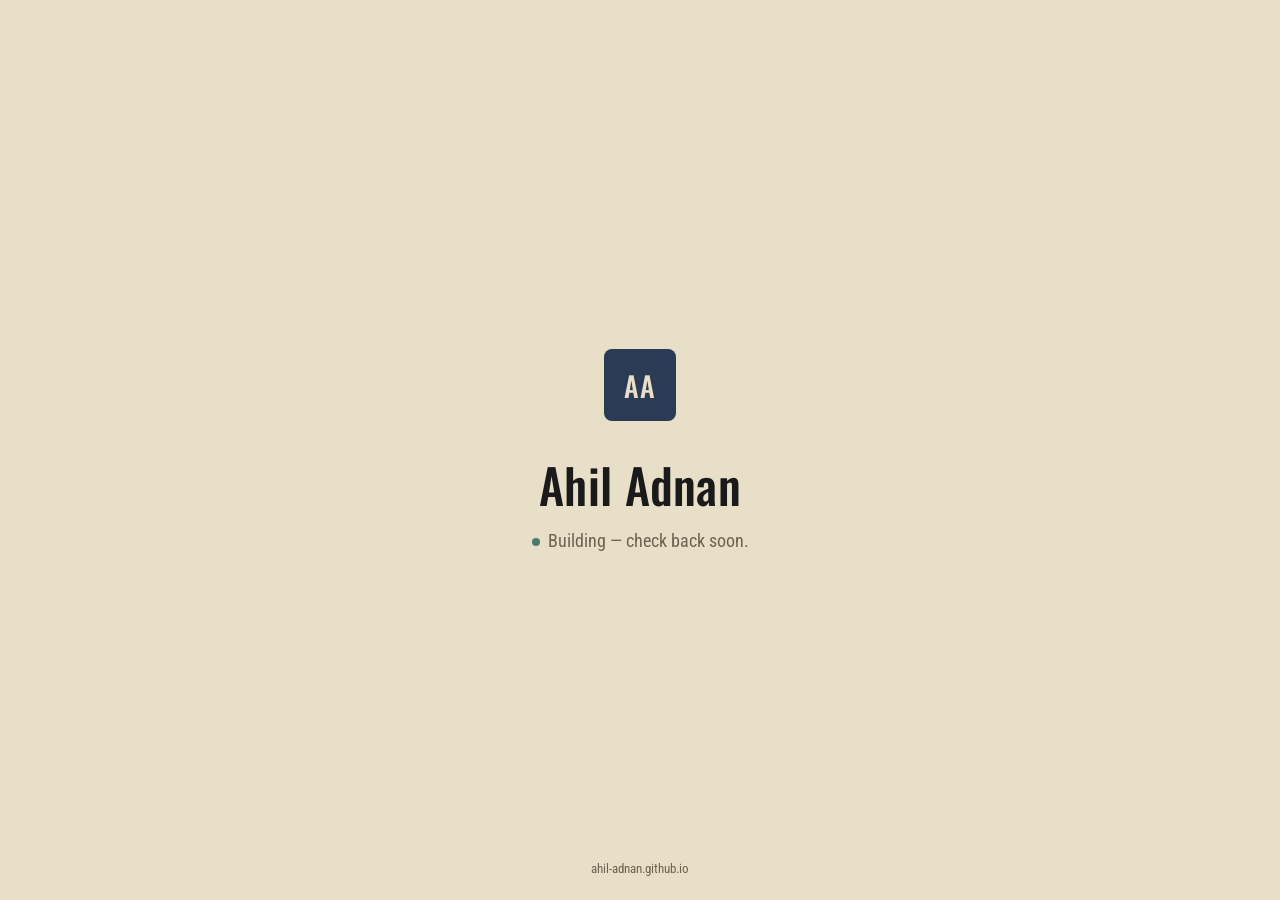
==== index.html @ 96791c30 "Add files via upload" ====
<!DOCTYPE html>
<html lang="en">
<head>
<meta charset="UTF-8">
<meta name="viewport" content="width=device-width, initial-scale=1.0">
<title>Ahil Adnan</title>
<link rel="preconnect" href="https://fonts.googleapis.com">
<link rel="preconnect" href="https://fonts.gstatic.com" crossorigin>
<link href="https://fonts.googleapis.com/css2?family=Oswald:wght@400;500&family=Roboto+Condensed:wght@400;500&display=swap" rel="stylesheet">
<style>
  :root {
    --navy: #2B3A55;
    --text: #1A1A1A;
    --cream: #E8DFC9;
    --teal: #4C7A72;
    --muted: #6B6350;
  }

  * { box-sizing: border-box; margin: 0; padding: 0; }

  body {
    background: var(--cream);
    color: var(--text);
    font-family: 'Roboto Condensed', sans-serif;
    min-height: 100vh;
    display: flex;
    flex-direction: column;
    align-items: center;
    justify-content: center;
    padding: 24px;
  }

  .monogram {
    width: 72px;
    height: 72px;
    border-radius: 8px;
    background: var(--navy);
    display: flex;
    align-items: center;
    justify-content: center;
    margin-bottom: 28px;
  }

  .monogram span {
    font-family: 'Oswald', sans-serif;
    font-weight: 500;
    font-size: 28px;
    color: var(--cream);
    letter-spacing: 1px;
  }

  h1 {
    font-family: 'Oswald', sans-serif;
    font-weight: 500;
    font-size: clamp(32px, 6vw, 48px);
    letter-spacing: 0.3px;
    margin-bottom: 10px;
    text-align: center;
  }

  p.status {
    font-size: 18px;
    color: var(--muted);
    text-align: center;
  }

  p.status .dot {
    display: inline-block;
    width: 8px;
    height: 8px;
    border-radius: 50%;
    background: var(--teal);
    margin-right: 8px;
    vertical-align: middle;
  }

  footer {
    position: absolute;
    bottom: 24px;
    font-size: 13px;
    color: var(--muted);
  }
</style>
</head>
<body>

  <div class="monogram"><span>AA</span></div>
  <h1>Ahil Adnan</h1>
  <p class="status"><span class="dot"></span>Building — check back soon.</p>

  <footer>ahil-adnan.github.io</footer>

</body>
</html>
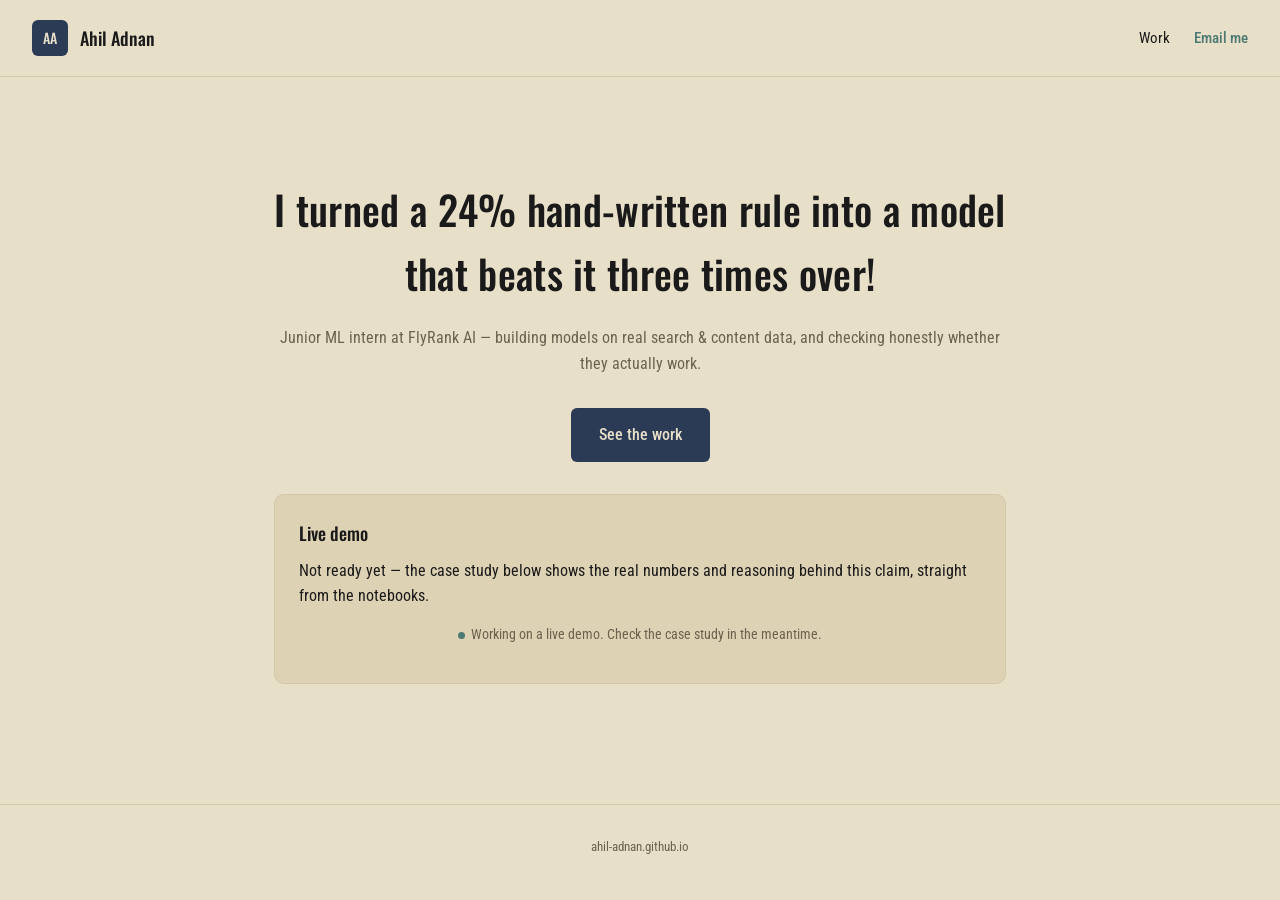
==== commit d845188d: "Add files via upload" ====
--- a/index.html
+++ b/index.html
@@ -3,92 +3,43 @@
 <head>
 <meta charset="UTF-8">
 <meta name="viewport" content="width=device-width, initial-scale=1.0">
-<title>Ahil Adnan</title>
+<title>Ahil Adnan — ML Portfolio</title>
 <link rel="preconnect" href="https://fonts.googleapis.com">
 <link rel="preconnect" href="https://fonts.gstatic.com" crossorigin>
 <link href="https://fonts.googleapis.com/css2?family=Oswald:wght@400;500&family=Roboto+Condensed:wght@400;500&display=swap" rel="stylesheet">
-<style>
-  :root {
-    --navy: #2B3A55;
-    --text: #1A1A1A;
-    --cream: #E8DFC9;
-    --teal: #4C7A72;
-    --muted: #6B6350;
-  }
-
-  * { box-sizing: border-box; margin: 0; padding: 0; }
-
-  body {
-    background: var(--cream);
-    color: var(--text);
-    font-family: 'Roboto Condensed', sans-serif;
-    min-height: 100vh;
-    display: flex;
-    flex-direction: column;
-    align-items: center;
-    justify-content: center;
-    padding: 24px;
-  }
-
-  .monogram {
-    width: 72px;
-    height: 72px;
-    border-radius: 8px;
-    background: var(--navy);
-    display: flex;
-    align-items: center;
-    justify-content: center;
-    margin-bottom: 28px;
-  }
-
-  .monogram span {
-    font-family: 'Oswald', sans-serif;
-    font-weight: 500;
-    font-size: 28px;
-    color: var(--cream);
-    letter-spacing: 1px;
-  }
-
-  h1 {
-    font-family: 'Oswald', sans-serif;
-    font-weight: 500;
-    font-size: clamp(32px, 6vw, 48px);
-    letter-spacing: 0.3px;
-    margin-bottom: 10px;
-    text-align: center;
-  }
-
-  p.status {
-    font-size: 18px;
-    color: var(--muted);
-    text-align: center;
-  }
-
-  p.status .dot {
-    display: inline-block;
-    width: 8px;
-    height: 8px;
-    border-radius: 50%;
-    background: var(--teal);
-    margin-right: 8px;
-    vertical-align: middle;
-  }
-
-  footer {
-    position: absolute;
-    bottom: 24px;
-    font-size: 13px;
-    color: var(--muted);
-  }
-</style>
+<link rel="stylesheet" href="style.css">
 </head>
 <body>
 
-  <div class="monogram"><span>AA</span></div>
-  <h1>Ahil Adnan</h1>
-  <p class="status"><span class="dot"></span>Building — check back soon.</p>
+<nav>
+  <a href="index.html" class="brand">
+    <div class="monogram"><span>AA</span></div>
+    <span class="brand-name">Ahil Adnan</span>
+  </a>
+  <div class="links">
+    <a href="work.html">Work</a>
+    <a href="mailto:ahiladnanabc2007@gmail.com" class="email-link">Email me</a>
+  </div>
+</nav>
 
-  <footer>ahil-adnan.github.io</footer>
+<main>
+  <h1 class="claim">I turned a 24% hand-written rule into a model that beats it three times over!</h1>
+  <p class="subtext">Junior ML intern at FlyRank AI — building models on real search &amp; content data, and checking honestly whether they actually work.</p>
+
+  <div class="cta-center">
+    <a href="work.html" class="cta">See the work</a>
+  </div>
+
+  <div class="card">
+    <h3 style="margin-top:0;">Live demo</h3>
+    <p>Not ready yet — the case study below shows the real numbers and reasoning behind this claim, straight from the notebooks.</p>
+    <p class="status-note"><span class="dot"></span>Working on a live demo. Check the case study in the meantime.</p>
+  </div>
+</main>
+
+<footer>
+  ahil-adnan.github.io
+</footer>
 
 </body>
 </html>
--- a/style.css
+++ b/style.css
@@ -0,0 +1,215 @@
+:root {
+  --navy: #2B3A55;
+  --text: #1A1A1A;
+  --cream: #E8DFC9;
+  --card: #DDD2B4;
+  --border: #D2C7A8;
+  --teal: #4C7A72;
+  --muted: #6B6350;
+}
+
+* { box-sizing: border-box; margin: 0; padding: 0; }
+
+body {
+  background: var(--cream);
+  color: var(--text);
+  font-family: 'Roboto Condensed', sans-serif;
+  line-height: 1.6;
+}
+
+nav {
+  display: flex;
+  justify-content: space-between;
+  align-items: center;
+  padding: 20px 32px;
+  border-bottom: 1px solid var(--border);
+}
+
+nav .brand {
+  display: flex;
+  align-items: center;
+  gap: 12px;
+  text-decoration: none;
+  color: var(--text);
+}
+
+nav .monogram {
+  width: 36px;
+  height: 36px;
+  border-radius: 6px;
+  background: var(--navy);
+  display: flex;
+  align-items: center;
+  justify-content: center;
+}
+
+nav .monogram span {
+  font-family: 'Oswald', sans-serif;
+  font-weight: 500;
+  font-size: 14px;
+  color: var(--cream);
+}
+
+nav .brand-name {
+  font-family: 'Oswald', sans-serif;
+  font-weight: 500;
+  font-size: 18px;
+}
+
+nav .links {
+  display: flex;
+  gap: 24px;
+  align-items: center;
+  font-size: 15px;
+}
+
+nav .links a {
+  color: var(--text);
+  text-decoration: none;
+}
+
+nav .links a:hover {
+  color: var(--teal);
+}
+
+nav .links .email-link {
+  color: var(--teal);
+  font-weight: 500;
+}
+
+main {
+  max-width: 780px;
+  margin: 0 auto;
+  padding: 60px 24px 100px;
+}
+
+h1 {
+  font-family: 'Oswald', sans-serif;
+  font-weight: 500;
+  letter-spacing: 0.3px;
+}
+
+h2 {
+  font-family: 'Oswald', sans-serif;
+  font-weight: 500;
+  color: var(--navy);
+  margin: 48px 0 16px;
+  letter-spacing: 0.2px;
+}
+
+h3 {
+  font-family: 'Oswald', sans-serif;
+  font-weight: 500;
+  font-size: 18px;
+  margin: 28px 0 10px;
+}
+
+p {
+  margin-bottom: 14px;
+}
+
+.claim {
+  font-size: clamp(28px, 5vw, 40px);
+  text-align: center;
+  margin: 40px 0 20px;
+}
+
+.subtext {
+  text-align: center;
+  color: var(--muted);
+  font-size: 16px;
+  margin-bottom: 32px;
+}
+
+.cta {
+  display: inline-block;
+  background: var(--navy);
+  color: var(--cream);
+  font-family: 'Roboto Condensed', sans-serif;
+  font-weight: 500;
+  text-decoration: none;
+  padding: 14px 28px;
+  border-radius: 6px;
+  font-size: 16px;
+}
+
+.cta:hover {
+  background: #35476b;
+}
+
+.cta-center {
+  text-align: center;
+  margin: 32px 0;
+}
+
+.card {
+  background: var(--card);
+  border: 1px solid var(--border);
+  border-radius: 10px;
+  padding: 24px;
+  margin: 20px 0;
+}
+
+.status-note {
+  text-align: center;
+  color: var(--muted);
+  font-size: 14px;
+  margin-top: 8px;
+}
+
+.status-note .dot {
+  display: inline-block;
+  width: 7px;
+  height: 7px;
+  border-radius: 50%;
+  background: var(--teal);
+  margin-right: 6px;
+}
+
+img {
+  max-width: 100%;
+  border-radius: 8px;
+  border: 1px solid var(--border);
+  display: block;
+  margin: 16px 0;
+}
+
+.img-caption {
+  font-size: 13px;
+  color: var(--muted);
+  font-style: italic;
+  margin-top: -8px;
+  margin-bottom: 20px;
+}
+
+.icons-row img {
+  border: none;
+}
+
+.bio-row {
+  display: flex;
+  gap: 24px;
+  align-items: flex-start;
+  flex-wrap: wrap;
+}
+
+.bio-row img {
+  width: 140px;
+  height: 140px;
+  object-fit: cover;
+  border-radius: 8px;
+  flex-shrink: 0;
+}
+
+.bio-text {
+  flex: 1;
+  min-width: 240px;
+}
+
+footer {
+  text-align: center;
+  padding: 32px 24px;
+  color: var(--muted);
+  font-size: 13px;
+  border-top: 1px solid var(--border);
+}
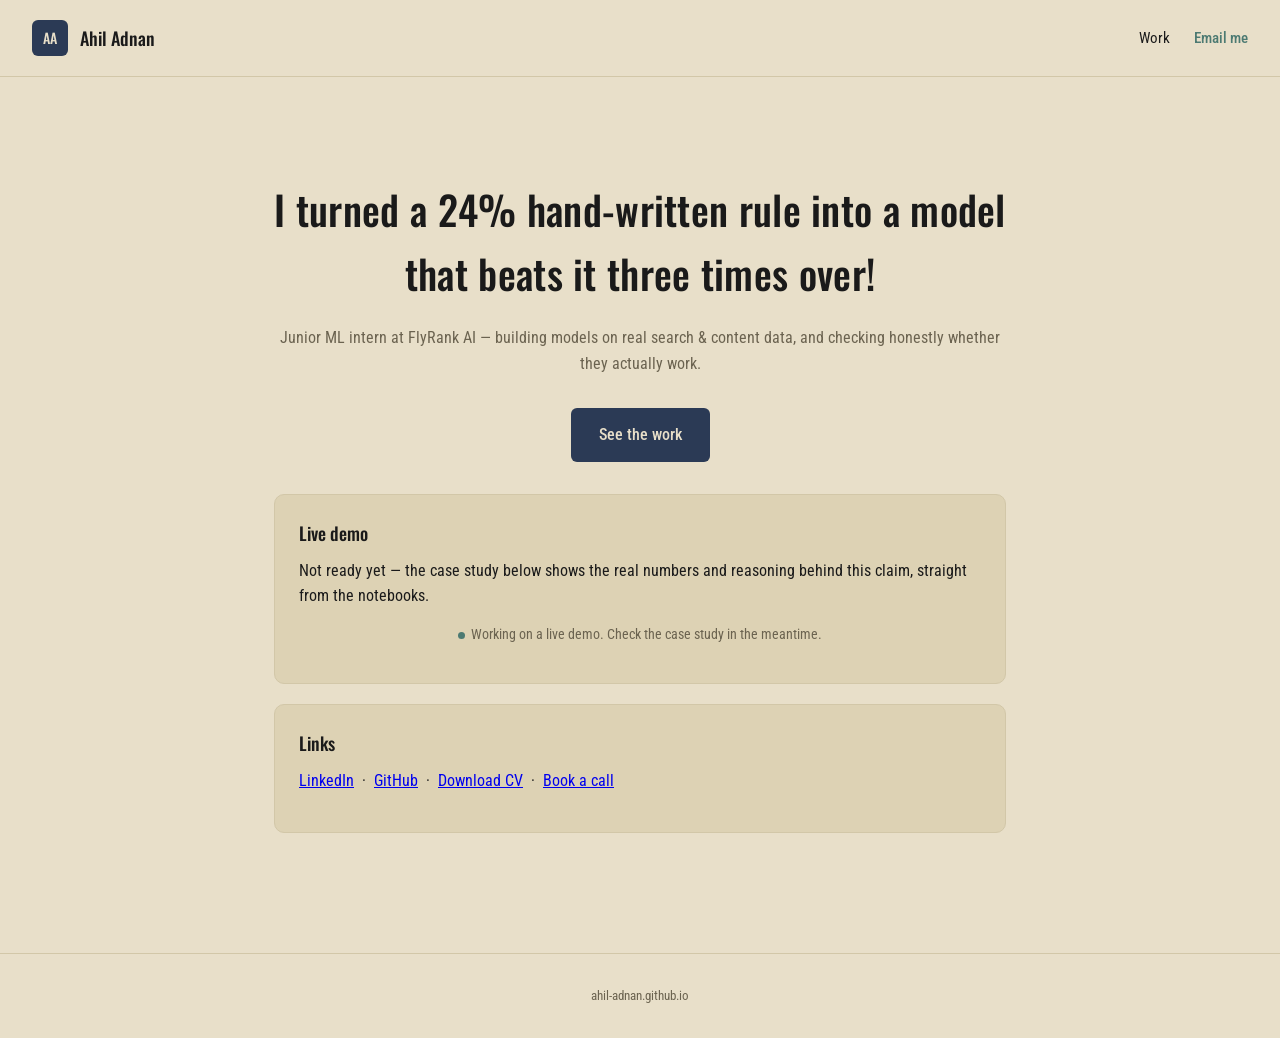
==== commit 0667a00b: "Update index.html" ====
--- a/index.html
+++ b/index.html
@@ -10,7 +10,7 @@
 <link rel="stylesheet" href="style.css">
 </head>
 <body>
-
+ 
 <nav>
   <a href="index.html" class="brand">
     <div class="monogram"><span>AA</span></div>
@@ -21,25 +21,38 @@
     <a href="mailto:ahiladnanabc2007@gmail.com" class="email-link">Email me</a>
   </div>
 </nav>
-
+ 
 <main>
   <h1 class="claim">I turned a 24% hand-written rule into a model that beats it three times over!</h1>
   <p class="subtext">Junior ML intern at FlyRank AI — building models on real search &amp; content data, and checking honestly whether they actually work.</p>
-
+ 
   <div class="cta-center">
     <a href="work.html" class="cta">See the work</a>
   </div>
-
+ 
   <div class="card">
     <h3 style="margin-top:0;">Live demo</h3>
     <p>Not ready yet — the case study below shows the real numbers and reasoning behind this claim, straight from the notebooks.</p>
     <p class="status-note"><span class="dot"></span>Working on a live demo. Check the case study in the meantime.</p>
   </div>
+ 
+  <div class="card">
+    <h3 style="margin-top:0;">Links</h3>
+    <p>
+      <a href="https://www.linkedin.com/in/ahil-adnan-0012a0317/" target="_blank" rel="noopener">LinkedIn</a>
+      &nbsp;·&nbsp;
+      <a href="https://github.com/Ahil-Adnan" target="_blank" rel="noopener">GitHub</a>
+      &nbsp;·&nbsp;
+      <a href="assets/Ahil_Adnan_CV.pdf" target="_blank" rel="noopener">Download CV</a>
+      &nbsp;·&nbsp;
+      <a href="https://calendly.com/ahiladnanabc2007" target="_blank" rel="noopener">Book a call</a>
+    </p>
+  </div>
 </main>
-
+ 
 <footer>
   ahil-adnan.github.io
 </footer>
-
+ 
 </body>
 </html>
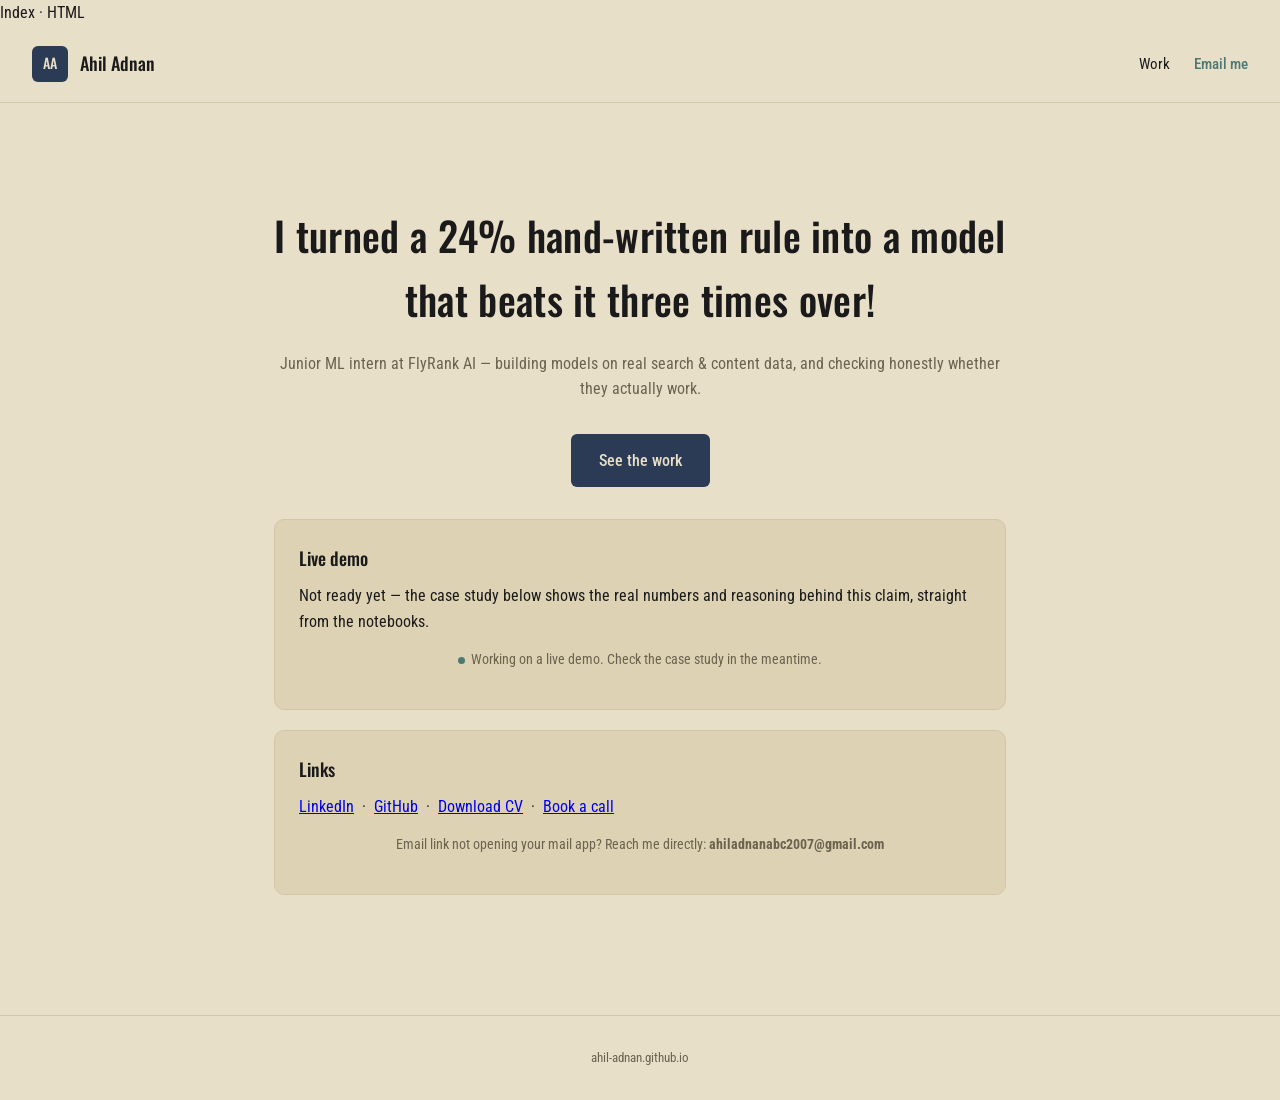
==== commit 6ef45ed6: "Update index.html" ====
--- a/index.html
+++ b/index.html
@@ -1,3 +1,5 @@
+
+Index · HTML
 <!DOCTYPE html>
 <html lang="en">
 <head>
@@ -47,6 +49,7 @@
       &nbsp;·&nbsp;
       <a href="https://calendly.com/ahiladnanabc2007" target="_blank" rel="noopener">Book a call</a>
     </p>
+    <p class="status-note">Email link not opening your mail app? Reach me directly: <strong>ahiladnanabc2007@gmail.com</strong></p>
   </div>
 </main>
  
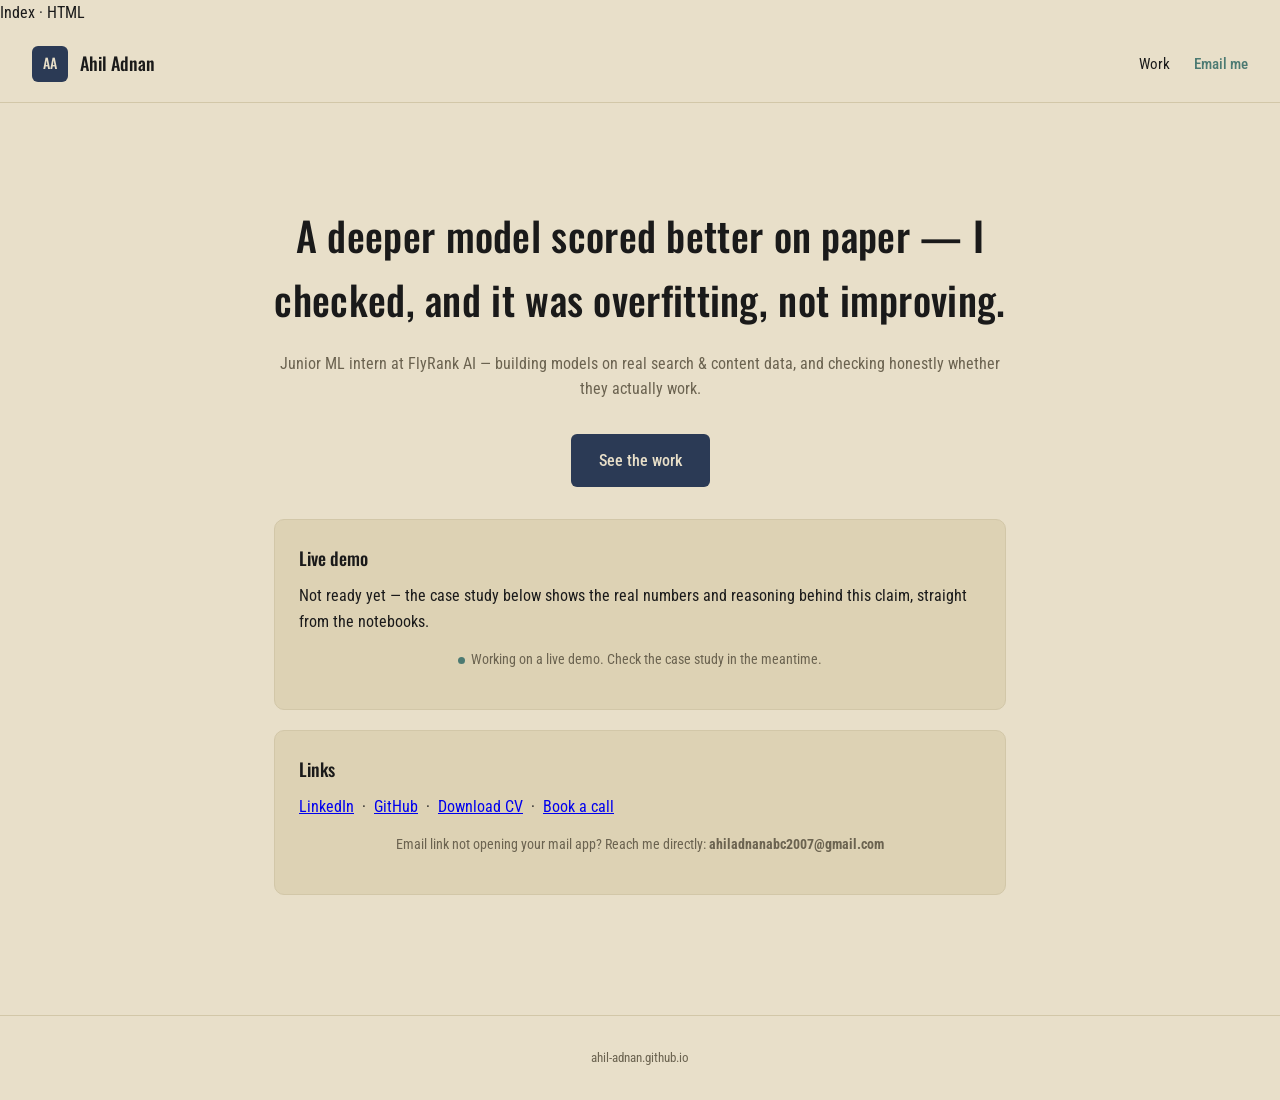
==== commit 59d9525f: "Update index.html" ====
--- a/index.html
+++ b/index.html
@@ -1,4 +1,3 @@
-
 Index · HTML
 <!DOCTYPE html>
 <html lang="en">
@@ -25,7 +24,7 @@
 </nav>
  
 <main>
-  <h1 class="claim">I turned a 24% hand-written rule into a model that beats it three times over!</h1>
+  <h1 class="claim">A deeper model scored better on paper — I checked, and it was overfitting, not improving.</h1>
   <p class="subtext">Junior ML intern at FlyRank AI — building models on real search &amp; content data, and checking honestly whether they actually work.</p>
  
   <div class="cta-center">
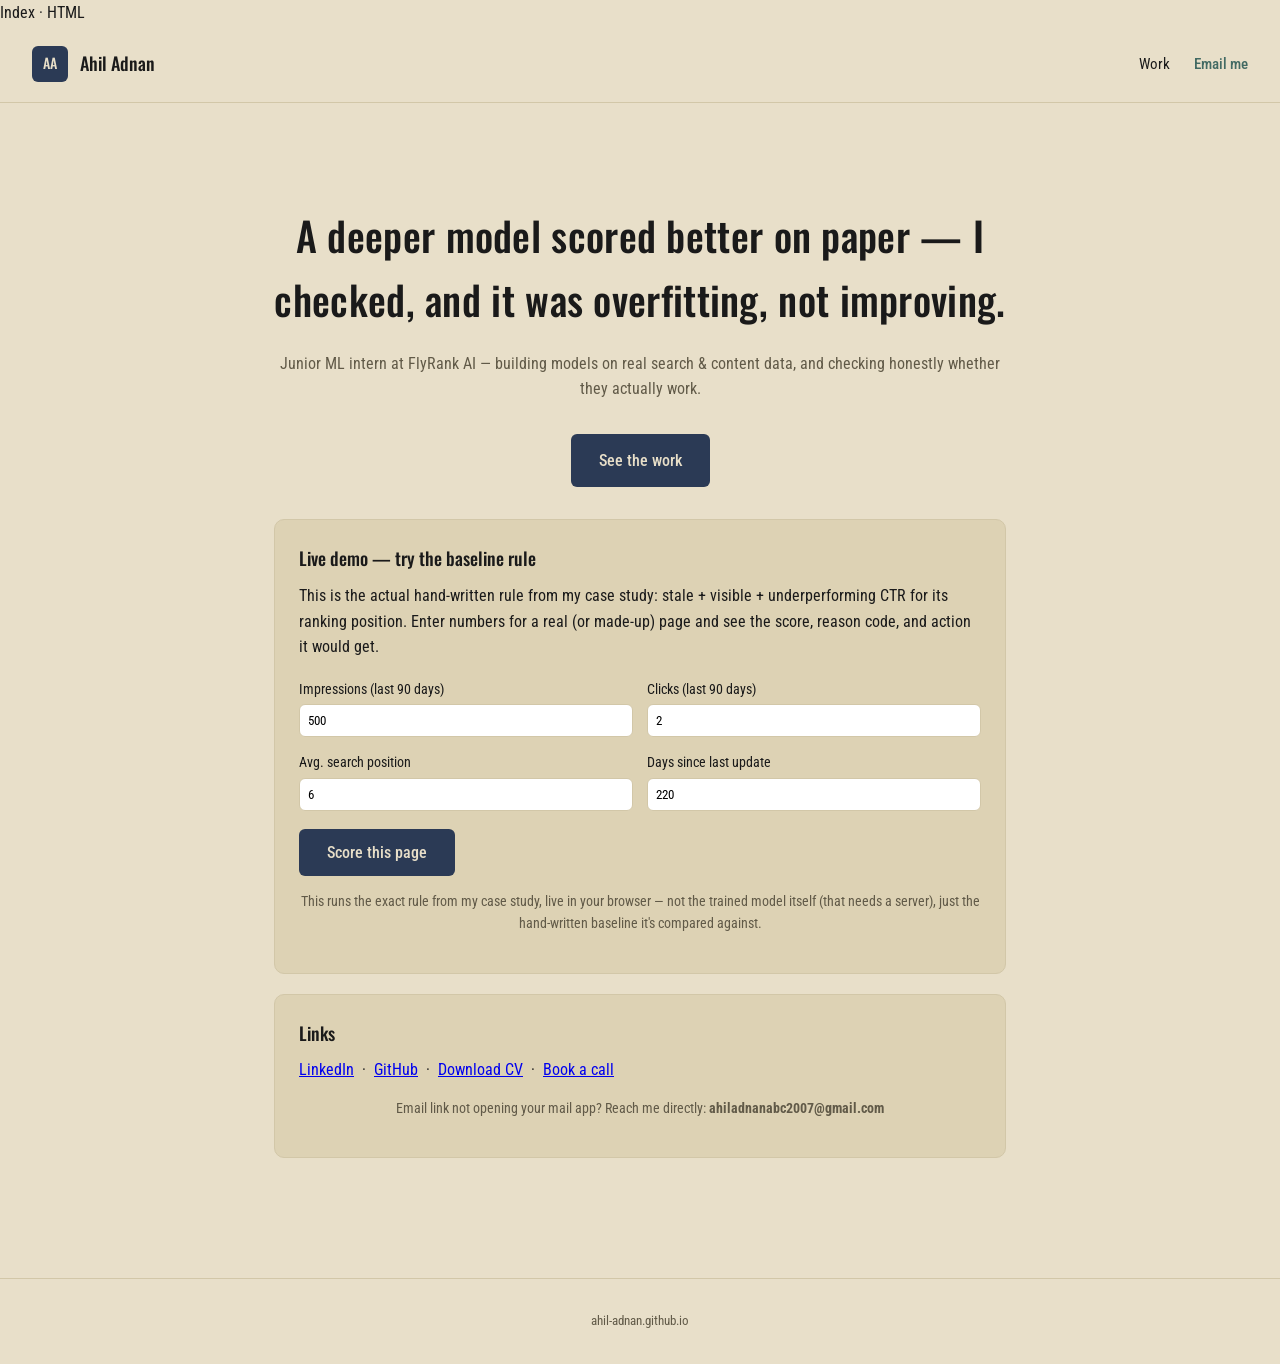
==== commit f16cff9b: "Update index.html" ====
--- a/index.html
+++ b/index.html
@@ -31,11 +31,80 @@
     <a href="work.html" class="cta">See the work</a>
   </div>
  
-  <div class="card">
-    <h3 style="margin-top:0;">Live demo</h3>
-    <p>Not ready yet — the case study below shows the real numbers and reasoning behind this claim, straight from the notebooks.</p>
-    <p class="status-note"><span class="dot"></span>Working on a live demo. Check the case study in the meantime.</p>
+    <div class="card">
+    <h3 style="margin-top:0;">Live demo — try the baseline rule</h3>
+    <p>This is the actual hand-written rule from my case study: stale + visible + underperforming CTR for its ranking position. Enter numbers for a real (or made-up) page and see the score, reason code, and action it would get.</p>
+ 
+    <div style="display:grid; grid-template-columns: 1fr 1fr; gap:14px; margin:18px 0;">
+      <div>
+        <label style="display:block; font-size:14px; margin-bottom:4px;">Impressions (last 90 days)</label>
+        <input type="number" id="demoImpressions" value="500" style="width:100%; padding:8px; border-radius:6px; border:1px solid var(--border); font-family:'Roboto Condensed', sans-serif;">
+      </div>
+      <div>
+        <label style="display:block; font-size:14px; margin-bottom:4px;">Clicks (last 90 days)</label>
+        <input type="number" id="demoClicks" value="2" style="width:100%; padding:8px; border-radius:6px; border:1px solid var(--border); font-family:'Roboto Condensed', sans-serif;">
+      </div>
+      <div>
+        <label style="display:block; font-size:14px; margin-bottom:4px;">Avg. search position</label>
+        <input type="number" id="demoPosition" value="6" style="width:100%; padding:8px; border-radius:6px; border:1px solid var(--border); font-family:'Roboto Condensed', sans-serif;">
+      </div>
+      <div>
+        <label style="display:block; font-size:14px; margin-bottom:4px;">Days since last update</label>
+        <input type="number" id="demoDays" value="220" style="width:100%; padding:8px; border-radius:6px; border:1px solid var(--border); font-family:'Roboto Condensed', sans-serif;">
+      </div>
+    </div>
+ 
+    <button id="demoRunBtn" class="cta" style="border:none; cursor:pointer;">Score this page</button>
+ 
+    <div id="demoResult" style="display:none; margin-top:18px; padding:16px; background:var(--cream); border:1px solid var(--border); border-radius:8px;">
+      <p style="margin-bottom:6px;"><strong>Score:</strong> <span id="demoScore"></span></p>
+      <p style="margin-bottom:6px;"><strong>Reason code:</strong> <span id="demoReason"></span></p>
+      <p style="margin-bottom:0;"><strong>Action:</strong> <span id="demoAction"></span></p>
+    </div>
+ 
+    <p class="status-note" style="margin-top:14px;">This runs the exact rule from my case study, live in your browser — not the trained model itself (that needs a server), just the hand-written baseline it's compared against.</p>
   </div>
+ 
+  <script>
+  document.getElementById('demoRunBtn').addEventListener('click', function() {
+    const impressions = parseFloat(document.getElementById('demoImpressions').value) || 0;
+    const clicks = parseFloat(document.getElementById('demoClicks').value) || 0;
+    const position = parseFloat(document.getElementById('demoPosition').value) || 999;
+    const days = parseFloat(document.getElementById('demoDays').value);
+ 
+    const ctr = impressions > 0 ? clicks / impressions : 0;
+    const expectedCtr = position <= 10 ? 0.0039 : 0.0018;
+    const ctrUnderperforming = ctr < (expectedCtr * 0.5);
+    const isStale = !isNaN(days) && days >= 180;
+    const visible = impressions >= 10;
+ 
+    let score, reason, action;
+ 
+    if (isStale && visible && ctrUnderperforming) {
+      score = impressions;
+      reason = 'stale_low_ctr';
+      action = 'review_and_refresh';
+    } else if (isStale && visible) {
+      score = impressions * 0.5;
+      reason = 'stale_visible';
+      action = 'review';
+    } else if (ctrUnderperforming && visible) {
+      score = impressions * 0.3;
+      reason = 'ctr_underperforming';
+      action = 'review_ctr';
+    } else {
+      score = 0;
+      reason = 'not_flagged';
+      action = 'no_action';
+    }
+ 
+    document.getElementById('demoScore').textContent = score.toFixed(1);
+    document.getElementById('demoReason').textContent = reason;
+    document.getElementById('demoAction').textContent = action;
+    document.getElementById('demoResult').style.display = 'block';
+  });
+  </script>
+ 
  
   <div class="card">
     <h3 style="margin-top:0;">Links</h3>
--- a/style.css
+++ b/style.css
@@ -4,19 +4,19 @@
   --cream: #E8DFC9;
   --card: #DDD2B4;
   --border: #D2C7A8;
-  --teal: #4C7A72;
-  --muted: #6B6350;
-}
-
+  --teal: #426A63;
+  --muted: #615A48;
+}
+ 
 * { box-sizing: border-box; margin: 0; padding: 0; }
-
+ 
 body {
   background: var(--cream);
   color: var(--text);
   font-family: 'Roboto Condensed', sans-serif;
   line-height: 1.6;
 }
-
+ 
 nav {
   display: flex;
   justify-content: space-between;
@@ -24,7 +24,7 @@
   padding: 20px 32px;
   border-bottom: 1px solid var(--border);
 }
-
+ 
 nav .brand {
   display: flex;
   align-items: center;
@@ -32,7 +32,7 @@
   text-decoration: none;
   color: var(--text);
 }
-
+ 
 nav .monogram {
   width: 36px;
   height: 36px;
@@ -42,53 +42,53 @@
   align-items: center;
   justify-content: center;
 }
-
+ 
 nav .monogram span {
   font-family: 'Oswald', sans-serif;
   font-weight: 500;
   font-size: 14px;
   color: var(--cream);
 }
-
+ 
 nav .brand-name {
   font-family: 'Oswald', sans-serif;
   font-weight: 500;
   font-size: 18px;
 }
-
+ 
 nav .links {
   display: flex;
   gap: 24px;
   align-items: center;
   font-size: 15px;
 }
-
+ 
 nav .links a {
   color: var(--text);
   text-decoration: none;
 }
-
+ 
 nav .links a:hover {
   color: var(--teal);
 }
-
+ 
 nav .links .email-link {
   color: var(--teal);
   font-weight: 500;
 }
-
+ 
 main {
   max-width: 780px;
   margin: 0 auto;
   padding: 60px 24px 100px;
 }
-
+ 
 h1 {
   font-family: 'Oswald', sans-serif;
   font-weight: 500;
   letter-spacing: 0.3px;
 }
-
+ 
 h2 {
   font-family: 'Oswald', sans-serif;
   font-weight: 500;
@@ -96,31 +96,31 @@
   margin: 48px 0 16px;
   letter-spacing: 0.2px;
 }
-
+ 
 h3 {
   font-family: 'Oswald', sans-serif;
   font-weight: 500;
   font-size: 18px;
   margin: 28px 0 10px;
 }
-
+ 
 p {
   margin-bottom: 14px;
 }
-
+ 
 .claim {
   font-size: clamp(28px, 5vw, 40px);
   text-align: center;
   margin: 40px 0 20px;
 }
-
+ 
 .subtext {
   text-align: center;
   color: var(--muted);
   font-size: 16px;
   margin-bottom: 32px;
 }
-
+ 
 .cta {
   display: inline-block;
   background: var(--navy);
@@ -132,16 +132,16 @@
   border-radius: 6px;
   font-size: 16px;
 }
-
+ 
 .cta:hover {
   background: #35476b;
 }
-
+ 
 .cta-center {
   text-align: center;
   margin: 32px 0;
 }
-
+ 
 .card {
   background: var(--card);
   border: 1px solid var(--border);
@@ -149,14 +149,14 @@
   padding: 24px;
   margin: 20px 0;
 }
-
+ 
 .status-note {
   text-align: center;
   color: var(--muted);
   font-size: 14px;
   margin-top: 8px;
 }
-
+ 
 .status-note .dot {
   display: inline-block;
   width: 7px;
@@ -165,7 +165,7 @@
   background: var(--teal);
   margin-right: 6px;
 }
-
+ 
 img {
   max-width: 100%;
   border-radius: 8px;
@@ -173,7 +173,7 @@
   display: block;
   margin: 16px 0;
 }
-
+ 
 .img-caption {
   font-size: 13px;
   color: var(--muted);
@@ -181,18 +181,18 @@
   margin-top: -8px;
   margin-bottom: 20px;
 }
-
+ 
 .icons-row img {
   border: none;
 }
-
+ 
 .bio-row {
   display: flex;
   gap: 24px;
   align-items: flex-start;
   flex-wrap: wrap;
 }
-
+ 
 .bio-row img {
   width: 140px;
   height: 140px;
@@ -200,12 +200,12 @@
   border-radius: 8px;
   flex-shrink: 0;
 }
-
+ 
 .bio-text {
   flex: 1;
   min-width: 240px;
 }
-
+ 
 footer {
   text-align: center;
   padding: 32px 24px;
